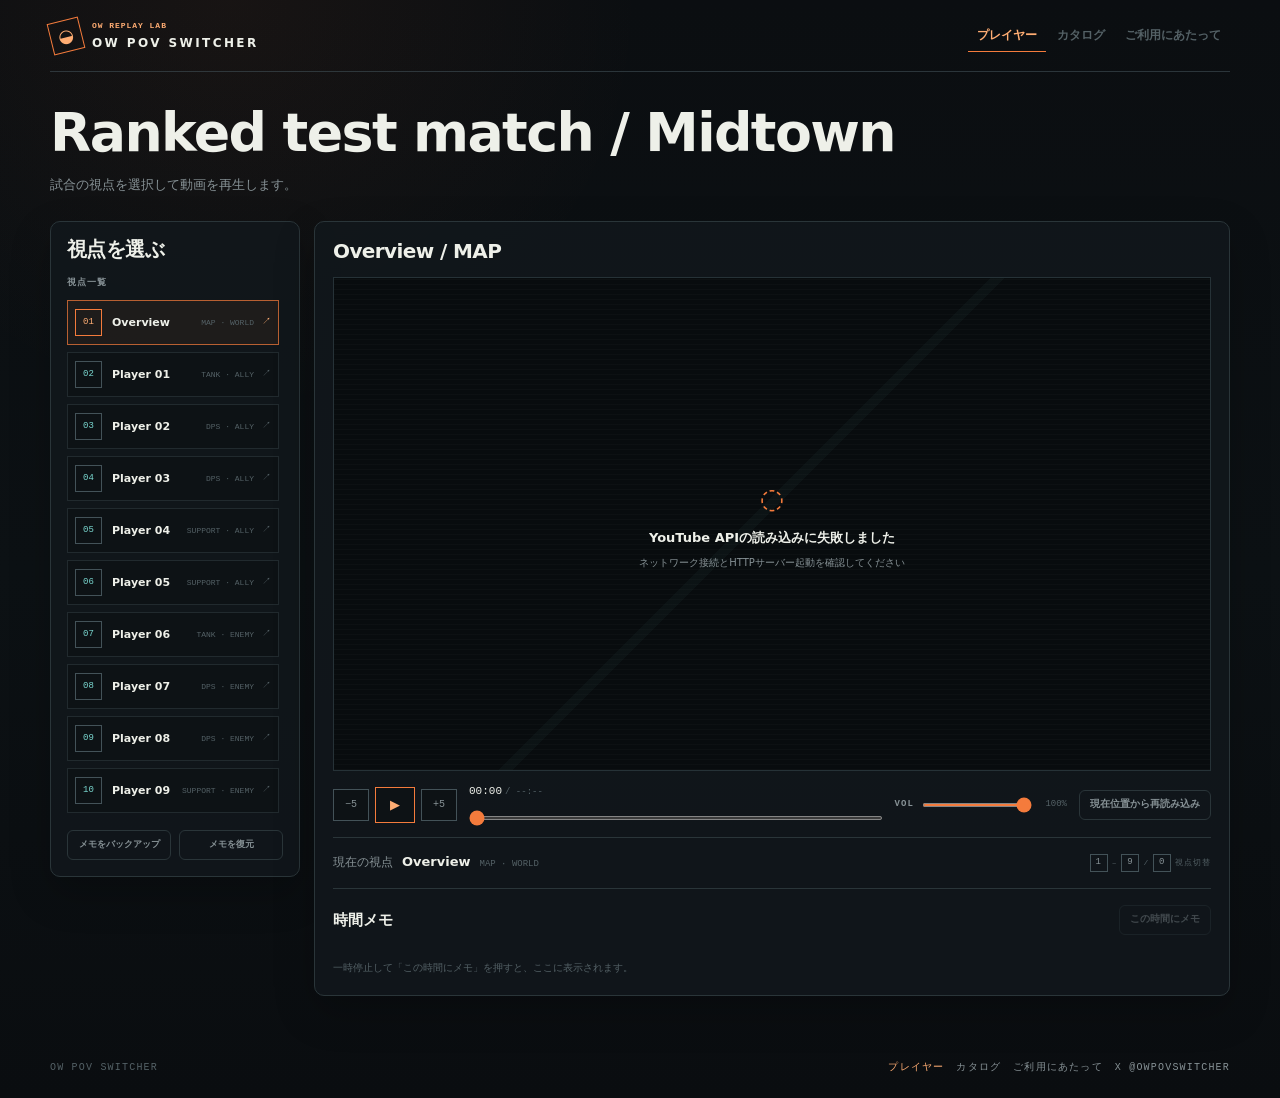
==== index.html @ fe80c664 "Initial version of OW POV Switcher" ====
<!doctype html>
<html lang="ja">
  <head>
    <meta charset="UTF-8" />
    <meta name="viewport" content="width=device-width, initial-scale=1.0" />
    <meta name="theme-color" content="#0b0e11" />
  <title>試合プレイヤー | OW POV Switcher</title>
    <link rel="stylesheet" href="./styles.css" />
  </head>
  <body>
    <div class="app-shell">
      <header class="topbar">
        <a class="brand" href="./index.html" aria-label="OW POV Switcher プレイヤー">
          <span class="brand-mark" aria-hidden="true">◒</span>
          <span>
            <span class="brand-kicker">OW REPLAY LAB</span>
            <span class="brand-name">OW POV SWITCHER</span>
          </span>
        </a>
        <div class="topbar-tools">
          <nav class="primary-nav" aria-label="メインナビゲーション">
            <a class="is-active" href="./index.html" aria-current="page">プレイヤー</a>
            <a href="./catalog.html">カタログ</a>
            <a href="./usage.html">ご利用にあたって</a>
          </nav>
        </div>
      </header>

      <main id="top">
        <section class="intro-grid">
          <div class="hero-copy">
            <h1 id="matchPageTitle" class="match-page-title">Ranked test match / Midtown</h1>
            <p class="hero-text">
              試合の視点を選択して動画を再生します。
            </p>
          </div>
        </section>

        <section class="lab-grid" aria-label="リプレイビューア">
          <aside class="control-panel panel">
            <div class="panel-heading compact">
              <div>
                <h2>視点を選ぶ</h2>
              </div>
            </div>

            <div class="pov-list-heading">
              <span class="field-label">視点一覧</span>
            </div>
            <div id="povList" class="pov-list"></div>

            <div class="data-actions" aria-label="個人メモのバックアップ">
              <button id="exportConfig" class="button button-outline" type="button">メモをバックアップ</button>
              <button id="importConfig" class="button button-outline" type="button">メモを復元</button>
              <input id="importFile" type="file" accept="application/json,.json" hidden />
            </div>
            <p id="dataStatus" class="data-status" aria-live="polite"></p>
          </aside>

          <section class="viewer-panel panel" aria-label="視点プレイヤー">
            <div class="viewer-header">
              <div>
                <h2 id="viewerTitle">Overview / MAP</h2>
              </div>
            </div>

            <div id="stage" class="stage" aria-live="polite">
              <div id="playerMount" class="player-mount"></div>
              <div id="stageEmpty" class="stage-empty">
                <span class="empty-glyph" aria-hidden="true">＋</span>
                <strong>動画を読み込んでいます</strong>
                <span>動画が表示されるまでお待ちください</span>
              </div>
            </div>

            <div class="transport-bar">
              <div class="transport-buttons">
                <button id="backFive" class="icon-button" type="button" title="5秒戻る">−5</button>
                <button id="playPause" class="play-button" type="button" aria-label="再生">▶</button>
                <button id="forwardFive" class="icon-button" type="button" title="5秒進む">+5</button>
              </div>
              <div class="time-track">
                <div class="time-readout">
                  <span id="currentTime">00:00</span>
                  <span>/ <span id="durationLabel">--:--</span></span>
                </div>
                <input id="timeline" type="range" min="0" max="0" step="0.1" value="0" aria-label="動画の再生位置" />
              </div>
              <div class="volume-control">
                <label class="volume-label" for="volume">VOL</label>
                <input id="volume" type="range" min="0" max="100" step="1" value="100" aria-label="音量" />
                <output id="volumeValue" for="volume">100%</output>
              </div>
              <button id="reloadActive" class="button button-outline" type="button">現在位置から再読み込み</button>
            </div>

            <div class="viewer-footer">
              <div class="current-perspective">
                <span class="current-label">現在の視点</span>
                <strong id="activeName">Overview</strong>
                <span id="activeMeta">MAP · WORLD</span>
              </div>
              <div class="keyboard-hint">
                <span class="key">1</span>–<span class="key">9</span> / <span class="key">0</span>
                <span>視点切替</span>
              </div>
            </div>

            <section class="notes-area" aria-label="メモ">
              <div class="notes-header">
                <div class="notes-title">
                  <strong>時間メモ</strong>
                </div>
                <button id="addNote" class="button button-outline" type="button" disabled>この時間にメモ</button>
              </div>

              <form id="noteComposer" class="note-composer" hidden>
                <div class="note-composer-time">
                  <span class="note-time-label">記録時刻</span>
                  <strong id="noteTime">00:00</strong>
                </div>
                <textarea id="noteText" rows="3" maxlength="500" placeholder="例：ここでXXが右方向へ移動している"></textarea>
                <div class="note-composer-actions">
                  <button id="cancelNote" class="button button-quiet" type="button">キャンセル</button>
                  <button class="button button-primary" type="submit">メモを保存</button>
                </div>
              </form>

              <div id="noteList" class="note-list" aria-live="polite"></div>
            </section>
          </section>
        </section>

      </main>

      <footer class="footer">
        <span>OW POV SWITCHER</span>
        <nav class="footer-links" aria-label="サイト情報">
          <a href="./index.html" aria-current="page">プレイヤー</a>
          <a href="./catalog.html">カタログ</a>
          <a href="./usage.html">ご利用にあたって</a>
          <a href="https://x.com/OWPOVSwitcher" target="_blank" rel="noreferrer noopener">X @OWPOVSwitcher</a>
        </nav>
      </footer>
    </div>

    <script src="./map-data.js" defer></script>
    <script src="./patch-data.js" defer></script>
    <script src="./catalog-data.js" defer></script>
    <script src="./app.js" defer></script>
  </body>
</html>
---- styles.css ----
:root {
  --content-width: 1180px;
  --font-sans: "Yu Gothic", "Hiragino Kaku Gothic ProN", "Noto Sans JP", system-ui, sans-serif;
  --font-mono: "Cascadia Code", Consolas, monospace;
  --bg: #0b0e11;
  --panel: #11171b;
  --panel-raised: #171f23;
  --panel-deep: #0d1215;
  --ink: #eef0e9;
  --muted: #879296;
  --faint: #546166;
  --line: #2a3539;
  --line-bright: #435258;
  --orange: #f47b3c;
  --orange-soft: #ffad73;
  --cyan: #7ad8d0;
  --yellow: #e6c86e;
  --danger: #f36e69;
  --radius: 10px;
  --shadow: 0 16px 40px rgba(0, 0, 0, 0.22);
  color-scheme: dark;
}

* {
  box-sizing: border-box;
}

html {
  background: var(--bg);
  scroll-behavior: smooth;
}

body {
  margin: 0;
  min-width: 320px;
  background:
    radial-gradient(circle at 18% 0%, rgba(244, 123, 60, 0.055), transparent 26rem),
    linear-gradient(180deg, #0b0e11 0%, #0c1114 52%, #0a0d10 100%);
  color: var(--ink);
  font-family: var(--font-sans);
  line-height: 1.5;
}

button,
input {
  font: inherit;
}

button {
  cursor: pointer;
}

button:focus-visible,
input:focus-visible,
select:focus-visible,
a:focus-visible {
  outline: 2px solid var(--cyan);
  outline-offset: 3px;
}

.app-shell {
  width: min(var(--content-width), calc(100% - 32px));
  margin: 0 auto;
}

.topbar {
  display: flex;
  align-items: center;
  justify-content: space-between;
  min-height: 72px;
  border-bottom: 1px solid rgba(67, 82, 88, 0.58);
}

.brand {
  display: inline-flex;
  align-items: center;
  gap: 10px;
  color: var(--ink);
  text-decoration: none;
}

.brand-mark {
  display: grid;
  width: 32px;
  height: 32px;
  place-items: center;
  border: 1px solid var(--orange);
  color: var(--orange-soft);
  font-size: 18px;
  line-height: 1;
  transform: rotate(-14deg);
}

.brand-kicker,
.brand-name,
.eyebrow,
.field-label,
.hero-label,
.panel-index,
.micro-copy,
.footer,
.keyboard-hint {
  letter-spacing: 0.12em;
  text-transform: uppercase;
}

.brand-kicker {
  display: block;
  color: var(--orange-soft);
  font-family: var(--font-mono);
  font-size: 8px;
  font-weight: 700;
}

.brand-name {
  display: block;
  margin-top: 2px;
  font-size: 12px;
  font-weight: 800;
  letter-spacing: 0.2em;
}

.eyebrow {
  margin: 0 0 8px;
  color: var(--orange-soft);
  font-family: var(--font-mono);
  font-size: 10px;
  font-weight: 700;
}

.hero-label {
  display: block;
  color: var(--muted);
  font-family: var(--font-mono);
  font-size: 9px;
  font-weight: 700;
}

.topbar-tools {
  display: flex;
  align-items: center;
  gap: 16px;
}

.primary-nav {
  display: flex;
  align-items: center;
  gap: 2px;
}

.primary-nav a {
  padding: 7px 9px;
  border-bottom: 1px solid transparent;
  color: var(--faint);
  font-family: var(--font-sans);
  font-size: 12px;
  font-weight: 700;
  letter-spacing: 0;
  text-decoration: none;
  transition: border-color 160ms ease, color 160ms ease;
}

.primary-nav a:hover,
.primary-nav a.is-active {
  border-color: var(--orange);
  color: var(--orange-soft);
}

main {
  padding: 32px 0 48px;
}

.intro-grid {
  margin-bottom: 24px;
}

h1,
h2,
p {
  margin-top: 0;
}

h1,
h2 {
  font-weight: 700;
  letter-spacing: -0.03em;
}

h1 {
  max-width: 820px;
  margin-bottom: 12px;
  font-size: clamp(2rem, 4vw, 3.6rem);
  line-height: 1.08;
}

.match-page-title {
  max-width: 900px;
  margin-bottom: 12px;
  font-size: clamp(2rem, 4.2vw, 3.8rem);
  overflow-wrap: anywhere;
}

h1 em {
  color: var(--orange);
  font-style: normal;
}

h2 {
  margin-bottom: 0;
  font-size: 20px;
  line-height: 1.15;
}

.hero-text {
  max-width: 680px;
  margin-bottom: 0;
  color: var(--muted);
  font-size: 13px;
  line-height: 1.75;
}

.panel {
  border: 1px solid var(--line);
  border-radius: var(--radius);
  background: rgba(17, 23, 27, 0.9);
  box-shadow: var(--shadow);
}

.lab-grid {
  display: grid;
  grid-template-columns: 250px minmax(0, 1fr);
  gap: 14px;
  align-items: start;
}

.control-panel {
  min-height: auto;
  padding: 16px;
}

.panel-heading {
  display: flex;
  align-items: flex-start;
  justify-content: space-between;
  gap: 12px;
  margin-bottom: 18px;
}

.panel-heading.compact {
  margin-bottom: 16px;
}

.panel-index {
  display: inline-flex;
  align-items: center;
  justify-content: center;
  min-width: 28px;
  height: 22px;
  border: 1px solid var(--line-bright);
  color: var(--faint);
  font-family: "Cascadia Code", Consolas, monospace;
  font-size: 9px;
}

.field-label {
  display: block;
  margin-bottom: 7px;
  color: var(--muted);
  font-family: var(--font-mono);
  font-size: 9px;
  font-weight: 700;
}

.text-input {
  width: 100%;
  height: 38px;
  padding: 0 11px;
  border: 1px solid var(--line);
  border-radius: 7px;
  outline: none;
  background: var(--panel-deep);
  color: var(--ink);
  font-size: 12px;
  transition: border-color 160ms ease, background 160ms ease;
}

.text-input:hover,
.text-input:focus {
  border-color: var(--line-bright);
  background: #0f1518;
}

.pov-list-heading {
  display: flex;
  align-items: center;
  justify-content: space-between;
  margin-top: 0;
}

.pov-list-heading .field-label {
  margin-bottom: 0;
}

.micro-copy {
  color: var(--faint);
  font-family: var(--font-mono);
  font-size: 8px;
}

.pov-list {
  display: grid;
  gap: 7px;
  max-height: 520px;
  margin-top: 10px;
  overflow-y: auto;
  padding-right: 4px;
  scrollbar-color: var(--line-bright) transparent;
}

.pov-row {
  display: grid;
  width: 100%;
  grid-template-columns: 29px minmax(0, 1fr) auto;
  gap: 8px;
  align-items: center;
  padding: 8px 7px;
  border: 1px solid rgba(42, 53, 57, 0.7);
  appearance: none;
  color: var(--ink);
  font: inherit;
  text-align: left;
  background: rgba(13, 18, 21, 0.8);
  cursor: pointer;
  transition: border-color 160ms ease, background 160ms ease;
}

.pov-row:hover {
  border-color: var(--line-bright);
  background: rgba(23, 31, 35, 0.9);
}

.pov-row.is-active {
  border-color: rgba(244, 123, 60, 0.72);
  background: rgba(244, 123, 60, 0.06);
}

.pov-number {
  display: grid;
  width: 27px;
  height: 27px;
  place-items: center;
  border: 1px solid var(--line-bright);
  color: var(--cyan);
  font-family: "Cascadia Code", Consolas, monospace;
  font-size: 9px;
}

.pov-row.is-active .pov-number {
  border-color: var(--orange);
  color: var(--orange-soft);
}

.pov-info {
  min-width: 0;
}

.pov-name-line {
  display: flex;
  align-items: center;
  justify-content: space-between;
  gap: 8px;
  margin-bottom: 0;
}

.pov-name-line strong {
  min-width: 0;
  overflow: hidden;
  color: var(--ink);
  font-size: 11px;
  font-weight: 600;
  text-overflow: ellipsis;
  white-space: nowrap;
}

.pov-name-line small {
  flex: 0 0 auto;
  color: var(--faint);
  font-family: "Cascadia Code", Consolas, monospace;
  font-size: 8px;
}

.pov-switch {
  color: var(--faint);
  font-family: "Cascadia Code", Consolas, monospace;
  font-size: 9px;
}

.pov-row.is-active .pov-switch {
  color: var(--orange-soft);
}

.button {
  display: inline-flex;
  align-items: center;
  justify-content: space-between;
  min-height: 36px;
  padding: 0 11px;
  border: 1px solid transparent;
  border-radius: 6px;
  font-size: 12px;
  font-weight: 700;
  transition: transform 160ms ease, border-color 160ms ease, background 160ms ease;
}

.button:hover {
  transform: translateY(-1px);
}

.button:disabled {
  cursor: not-allowed;
  opacity: 0.42;
  transform: none;
}

.button-primary {
  background: var(--orange);
  color: #1b0f09;
}

.button-primary:hover {
  background: var(--orange-soft);
}

.button-quiet,
.button-outline {
  border-color: var(--line);
  background: transparent;
  color: var(--muted);
}

.button-quiet {
  justify-content: center;
  min-height: 30px;
  font-size: 10px;
}

.button-quiet:hover,
.button-outline:hover {
  border-color: var(--line-bright);
  color: var(--ink);
}

.button-outline {
  min-height: 30px;
  padding: 0 10px;
  font-family: var(--font-mono);
  font-size: 10px;
  white-space: nowrap;
}

.data-actions {
  display: grid;
  grid-template-columns: 1fr 1fr;
  gap: 8px;
  margin-top: 10px;
}

.data-actions .button {
  justify-content: center;
  min-width: 0;
  padding: 0 8px;
  font-size: 9px;
}

.data-status {
  min-height: 0;
  margin: 8px 0 0;
  color: var(--cyan);
  font-size: 10px;
  line-height: 1.5;
}

.data-status:empty {
  display: none;
}

.data-status.is-error {
  color: var(--danger);
}

.viewer-panel {
  min-width: 0;
  padding: 18px;
}

.viewer-header {
  display: flex;
  align-items: flex-start;
  justify-content: space-between;
  gap: 16px;
  margin-bottom: 14px;
}

.stage {
  position: relative;
  aspect-ratio: 16 / 9;
  overflow: hidden;
  border: 1px solid #263237;
  background: #060809;
  isolation: isolate;
}

.player-mount {
  position: absolute;
  inset: 0;
  z-index: 1;
}

.player-mount > div,
.player-mount iframe {
  width: 100%;
  height: 100%;
  border: 0;
}

.stage-empty {
  position: absolute;
  inset: 0;
  z-index: 4;
  display: grid;
  place-content: center;
  gap: 8px;
  padding: 20px;
  background:
    linear-gradient(135deg, transparent 0 48%, rgba(122, 216, 208, 0.035) 48% 49%, transparent 49% 100%),
    repeating-linear-gradient(0deg, rgba(255, 255, 255, 0.018) 0 1px, transparent 1px 5px),
    #080c0e;
  color: var(--muted);
  text-align: center;
}

.stage-empty.is-hidden {
  display: none;
}

.empty-glyph {
  color: var(--orange);
  font-size: 28px;
  font-weight: 200;
}

.stage-empty strong {
  color: var(--ink);
  font-size: 13px;
}

.stage-empty span:last-child {
  font-size: 10px;
}

.transport-bar {
  display: flex;
  align-items: center;
  gap: 12px;
  padding: 12px 0 10px;
  border-bottom: 1px solid var(--line);
}

.transport-buttons {
  display: flex;
  align-items: center;
  gap: 6px;
}

.icon-button,
.play-button {
  display: grid;
  place-items: center;
  border: 1px solid var(--line-bright);
  background: var(--panel-deep);
  color: var(--muted);
  transition: border-color 160ms ease, color 160ms ease, background 160ms ease;
}

.icon-button {
  width: 36px;
  height: 32px;
  font-family: "Cascadia Code", Consolas, monospace;
  font-size: 10px;
}

.play-button {
  width: 40px;
  height: 36px;
  border-color: var(--orange);
  color: var(--orange-soft);
  font-size: 13px;
}

.icon-button:hover,
.play-button:hover {
  background: var(--panel-raised);
  color: var(--ink);
}

.time-track {
  min-width: 0;
  flex: 1;
}

.volume-control {
  display: grid;
  grid-template-columns: auto minmax(76px, 110px) 27px;
  align-items: center;
  gap: 8px;
  flex: 0 0 auto;
}

.volume-label {
  color: var(--muted);
  font-family: var(--font-mono);
  font-size: 9px;
  font-weight: 700;
  letter-spacing: 0.12em;
}

.volume-control input[type="range"] {
  width: 100%;
}

.volume-control output {
  color: var(--faint);
  font-family: var(--font-mono);
  font-size: 9px;
  text-align: right;
}

.time-readout {
  display: flex;
  align-items: baseline;
  gap: 3px;
  margin-bottom: 4px;
  color: var(--faint);
  font-family: var(--font-mono);
  font-size: 9px;
}

.time-readout #currentTime {
  color: var(--ink);
  font-size: 11px;
}

input[type="range"] {
  width: 100%;
  height: 4px;
  margin: 0;
  accent-color: var(--orange);
  cursor: pointer;
}

.viewer-footer {
  display: flex;
  align-items: end;
  justify-content: space-between;
  gap: 20px;
  padding-top: 14px;
}

.notes-area {
  margin-top: 16px;
  padding-top: 16px;
  border-top: 1px solid var(--line);
}

.notes-header {
  display: flex;
  align-items: center;
  justify-content: space-between;
  gap: 16px;
}

.notes-title {
  display: block;
}

.notes-title strong {
  color: var(--ink);
  font-size: 15px;
}

.note-composer {
  display: grid;
  grid-template-columns: 110px minmax(0, 1fr);
  gap: 10px;
  align-items: start;
  margin-top: 12px;
  padding: 12px;
  border: 1px solid var(--line);
  background: var(--panel-deep);
}

.note-composer[hidden] {
  display: none;
}

.note-composer-time {
  display: grid;
  gap: 4px;
  min-height: 68px;
  padding: 4px 12px 0 0;
  border-right: 1px solid var(--line);
}

.note-time-label {
  color: var(--muted);
  font-size: 11px;
}

.note-composer-time strong {
  color: var(--orange-soft);
  font-family: var(--font-mono);
  font-size: 16px;
}

.note-composer textarea {
  width: 100%;
  min-height: 68px;
  resize: vertical;
  padding: 9px 10px;
  border: 1px solid var(--line);
  border-radius: 4px;
  outline: none;
  background: #0a0e10;
  color: var(--ink);
  font-size: 11px;
  line-height: 1.6;
}

.note-composer textarea:focus {
  border-color: var(--cyan);
}

.note-composer-actions {
  display: flex;
  grid-column: 2;
  justify-content: flex-end;
  gap: 8px;
}

.note-list {
  display: grid;
  gap: 0;
  max-height: 220px;
  margin-top: 12px;
  overflow-y: auto;
  padding-right: 4px;
  scrollbar-color: var(--line-bright) transparent;
}

.notes-empty {
  margin: 0;
  padding: 13px 0 2px;
  color: var(--faint);
  font-size: 10px;
}

.note-row {
  display: grid;
  grid-template-columns: minmax(0, 1fr) auto;
  gap: 8px;
  align-items: center;
  border-bottom: 1px solid rgba(42, 53, 57, 0.8);
}

.note-jump {
  display: grid;
  grid-template-columns: 58px minmax(0, 1fr);
  gap: 8px;
  min-width: 0;
  padding: 10px 0;
  border: 0;
  background: transparent;
  color: var(--muted);
  text-align: left;
}

.note-jump:hover {
  color: var(--ink);
}

.note-jump time {
  color: var(--orange-soft);
  font-family: var(--font-mono);
  font-size: 10px;
}

.note-jump span {
  overflow: hidden;
  font-size: 11px;
  text-overflow: ellipsis;
  white-space: nowrap;
}

.note-delete {
  padding: 5px 0 5px 8px;
  border: 0;
  background: transparent;
  color: var(--faint);
  font-size: 9px;
}

.note-delete:hover {
  color: var(--orange-soft);
}

.current-perspective {
  display: flex;
  align-items: baseline;
  gap: 9px;
  flex-wrap: wrap;
}

.current-perspective strong {
  color: var(--ink);
  font-size: 13px;
}

.current-label {
  color: var(--muted);
  font-size: 12px;
}

.current-perspective > span:last-child {
  color: var(--faint);
  font-family: var(--font-mono);
  font-size: 9px;
}

.keyboard-hint {
  display: flex;
  align-items: center;
  gap: 4px;
  color: var(--faint);
  font-family: var(--font-mono);
  font-size: 8px;
  white-space: nowrap;
}

.key {
  display: inline-grid;
  min-width: 18px;
  height: 18px;
  padding: 0 4px;
  place-items: center;
  border: 1px solid var(--line-bright);
  color: var(--muted);
  font-size: 9px;
}

.footer {
  display: flex;
  justify-content: space-between;
  gap: 20px;
  padding: 16px 0 22px;
  color: var(--faint);
  font-family: var(--font-mono);
  font-size: 10px;
}

.footer-links {
  display: flex;
  flex-wrap: wrap;
  gap: 12px;
  align-items: center;
}

.footer-links a {
  border-bottom: 1px solid transparent;
  color: var(--muted);
  text-decoration: none;
  transition: color 160ms ease, border-color 160ms ease;
}

.footer-links a:hover,
.footer-links a:focus-visible {
  border-color: var(--orange);
  color: var(--orange-soft);
}

.footer-links a[aria-current="page"] {
  color: var(--orange-soft);
}

.page-hero {
  margin-bottom: 24px;
}

.catalog-toolbar {
  margin-bottom: 14px;
  padding: 16px 18px;
}

.catalog-toolbar-heading {
  display: flex;
  align-items: flex-start;
  justify-content: space-between;
  gap: 20px;
}

.catalog-toolbar-heading h2 {
  font-size: 18px;
}

.catalog-filters {
  display: grid;
  grid-template-columns: minmax(0, 1fr);
  gap: 10px;
  margin-top: 14px;
}

.catalog-search {
  display: block;
}

.catalog-search .text-input {
  height: 40px;
}

.catalog-section {
  min-height: 260px;
}

.catalog-grid {
  display: grid;
  grid-template-columns: repeat(2, minmax(0, 1fr));
  gap: 14px;
}

.match-card {
  display: grid;
  min-width: 0;
  position: relative;
  isolation: isolate;
  overflow: hidden;
  padding: 18px;
  border: 1px solid var(--line);
  border-radius: var(--radius);
  background:
    linear-gradient(135deg, rgba(122, 216, 208, 0.035), transparent 42%),
    rgba(17, 23, 27, 0.9);
  box-shadow: 0 14px 34px rgba(0, 0, 0, 0.12);
  transition: border-color 160ms ease, transform 160ms ease, background 160ms ease;
}

.match-card::before,
.match-card::after {
  position: absolute;
  inset: 0;
  pointer-events: none;
}

.match-card::before {
  background-image: var(--match-map-image, none);
  background-position: center;
  background-size: cover;
  content: "";
  filter: saturate(1.04) contrast(1.08) brightness(1.16);
  opacity: 0;
  transform: scale(1.04);
  transition: opacity 180ms ease, transform 180ms ease;
  z-index: 0;
}

.match-card::after {
  background:
    linear-gradient(90deg, rgba(12, 16, 19, 0.97) 0%, rgba(12, 16, 19, 0.83) 54%, rgba(12, 16, 19, 0.9) 100%),
    linear-gradient(180deg, rgba(12, 16, 19, 0.08), rgba(12, 16, 19, 0.5));
  content: "";
  z-index: 1;
}

.match-card.has-map-image::before {
  opacity: 0.9;
}

.match-card.has-map-image::after {
  background:
    linear-gradient(90deg, rgba(12, 16, 19, 0.88) 0%, rgba(12, 16, 19, 0.54) 48%, rgba(12, 16, 19, 0.24) 100%),
    linear-gradient(180deg, rgba(12, 16, 19, 0.08), rgba(12, 16, 19, 0.42));
}

.match-card > * {
  position: relative;
  z-index: 2;
}

.match-card:hover {
  border-color: var(--line-bright);
  background:
    linear-gradient(135deg, rgba(244, 123, 60, 0.055), transparent 42%),
    rgba(20, 27, 31, 0.96);
  transform: translateY(-2px);
}

.match-card.has-map-image:hover::before {
  opacity: 0.98;
  transform: scale(1.07);
}

.match-card-topline,
.match-card-meta,
.match-card-actions,
.generated-id-heading,
.generated-id-row,
.registration-actions,
.result-actions {
  display: flex;
  align-items: center;
}

.match-card-topline {
  justify-content: space-between;
  gap: 12px;
}

.match-card-date {
  color: var(--faint);
  font-family: "Cascadia Code", Consolas, monospace;
  font-size: 9px;
}

.match-card-map {
  display: inline-flex;
  align-items: baseline;
  gap: 6px;
  max-width: 64%;
  overflow: hidden;
  padding: 6px 9px;
  border: 1px solid rgba(122, 216, 208, 0.36);
  background: rgba(8, 12, 15, 0.5);
  box-shadow: 0 6px 14px rgba(0, 0, 0, 0.18);
  color: var(--cyan);
  font-family: var(--font-mono);
  font-size: 11px;
  font-weight: 700;
  text-align: right;
  text-overflow: ellipsis;
  white-space: nowrap;
}

.match-card-map-label {
  flex: 0 0 auto;
  color: var(--faint);
  font-size: 8px;
  letter-spacing: 0.08em;
}

.match-card-map-name {
  overflow: hidden;
  text-overflow: ellipsis;
}

.match-card-map-mode {
  flex: 0 0 auto;
  color: var(--orange-soft);
  font-size: 8px;
  letter-spacing: 0.08em;
}

.match-card-heading {
  margin-top: 16px;
}

.match-card-heading h2 {
  min-width: 0;
  margin: 0;
  overflow-wrap: anywhere;
  font-size: 18px;
  line-height: 1.18;
}

.match-card-meta {
  flex-wrap: wrap;
  gap: 8px 14px;
  margin-top: 14px;
  color: var(--muted);
  font-family: var(--font-mono);
  font-size: 9px;
}

.match-card-meta span + span::before {
  margin-right: 14px;
  color: var(--line-bright);
  content: "/";
}

.match-card-patch-current {
  color: var(--cyan);
  white-space: nowrap;
}

.match-card-patch-warning {
  display: flex;
  align-items: center;
  gap: 10px;
  margin-top: 15px;
  padding: 9px 10px;
  border: 1px solid rgba(244, 178, 78, 0.52);
  background: rgba(63, 43, 24, 0.52);
  color: #f7d28d;
  font-size: 10px;
}

.match-card-patch-warning.is-unknown {
  border-color: rgba(154, 169, 179, 0.46);
  background: rgba(42, 49, 54, 0.52);
  color: var(--muted);
}

.match-card-patch-warning-icon {
  display: grid;
  flex: 0 0 auto;
  width: 18px;
  height: 18px;
  place-items: center;
  border: 1px solid currentColor;
  border-radius: 50%;
  font-family: "Cascadia Code", Consolas, monospace;
  font-size: 10px;
  font-weight: 700;
}

.match-card-patch-warning-copy {
  display: grid;
  min-width: 0;
  gap: 3px;
  line-height: 1.25;
}

.match-card-patch-warning-copy strong {
  color: inherit;
  font-size: 10px;
  font-weight: 700;
}

.match-card-patch-warning-copy small {
  overflow: hidden;
  color: inherit;
  font-family: "Cascadia Code", Consolas, monospace;
  font-size: 9px;
  text-overflow: ellipsis;
  white-space: nowrap;
}

.match-card-patch-warning a {
  flex: 0 0 auto;
  margin-left: auto;
  color: inherit;
  font-family: "Cascadia Code", Consolas, monospace;
  font-size: 9px;
  text-decoration: underline;
  text-underline-offset: 3px;
}

.match-card-actions {
  gap: 8px;
  margin-top: 14px;
}

.match-card-actions .button:first-child {
  flex: 1;
}

.match-card-actions .button:last-child {
  justify-content: center;
  padding: 0 9px;
}

.catalog-empty {
  grid-column: 1 / -1;
  display: grid;
  place-content: center;
  justify-items: center;
  gap: 8px;
  min-height: 260px;
  padding: 30px;
  text-align: center;
}

.catalog-empty strong {
  color: var(--ink);
  font-size: 15px;
}

.catalog-empty > span:not(.empty-glyph) {
  color: var(--muted);
  font-size: 11px;
}

.catalog-empty .button {
  margin-top: 7px;
}

.registration-result {
  display: flex;
  align-items: center;
  justify-content: space-between;
  gap: 24px;
  margin-top: 14px;
  padding: 16px 18px;
}

.registration-result p:last-child {
  max-width: 700px;
  margin: 8px 0 0;
  color: var(--muted);
  font-size: 13px;
  line-height: 1.75;
}

.registration-result .button {
  flex: 0 0 auto;
}

.info-page {
  max-width: 100%;
  margin: 0 auto;
}

.info-page .page-hero {
  margin-bottom: 24px;
}

.info-page-title {
  max-width: 720px;
  margin-bottom: 16px;
  font-size: clamp(2rem, 4vw, 3.6rem);
}

.info-grid {
  display: grid;
  grid-template-columns: repeat(2, minmax(0, 1fr));
  gap: 14px;
}

.info-card {
  min-width: 0;
  padding: 18px;
}

.info-card.wide {
  grid-column: 1 / -1;
}

.info-card h2 {
  margin-bottom: 12px;
}

.info-card p,
.info-card li {
  color: var(--muted);
  font-size: 13px;
  line-height: 1.75;
}

.info-card p:last-child {
  margin-bottom: 0;
}

.info-card ul {
  margin: 0;
  padding-left: 1.25rem;
}

.info-card li + li {
  margin-top: 5px;
}

.info-card strong {
  color: var(--ink);
  font-weight: 700;
}

.info-card a {
  color: var(--orange-soft);
}

.registration-layout {
  display: grid;
  grid-template-columns: minmax(280px, 350px) minmax(0, 1fr);
  gap: 16px;
  align-items: start;
}

.registration-meta,
.perspective-editor {
  padding: 22px;
}

.registration-meta {
  position: sticky;
  top: 18px;
}

.register-field-grid {
  display: grid;
  grid-template-columns: 1fr 1fr;
  gap: 10px;
  margin-top: 16px;
}

.field-note,
.section-lead {
  margin: 7px 0 0;
  color: var(--faint);
  font-size: 10px;
  line-height: 1.6;
}

.code-input {
  font-family: "Cascadia Code", Consolas, monospace;
}

.generated-id-block {
  margin-top: 25px;
  padding-top: 18px;
  border-top: 1px solid var(--line);
}

.generated-id-heading {
  justify-content: space-between;
  gap: 12px;
}

.generated-id-heading .field-label {
  margin-bottom: 0;
}

.generated-id-row {
  gap: 8px;
}

.generated-id-row .text-input {
  min-width: 0;
}

.generated-id-row .button {
  flex: 0 0 auto;
  justify-content: center;
}

.registration-actions {
  flex-wrap: wrap;
  gap: 9px;
  margin-top: 24px;
}

.registration-actions .button-primary {
  flex: 1 1 190px;
}

.registration-actions .button-quiet {
  flex: 0 0 auto;
  padding: 0 12px;
}

.perspective-editor .panel-heading {
  margin-bottom: 8px;
}

.section-lead {
  max-width: 670px;
  margin-bottom: 18px;
}

.perspective-editor-list {
  display: grid;
  gap: 8px;
}

.register-pov-row {
  display: grid;
  grid-template-columns: 34px minmax(0, 1fr);
  gap: 10px;
  padding: 12px;
  border: 1px solid rgba(42, 53, 57, 0.78);
  background: rgba(13, 18, 21, 0.78);
}

.register-pov-index {
  display: grid;
  width: 29px;
  height: 29px;
  place-items: center;
  border: 1px solid var(--line-bright);
  color: var(--cyan);
  font-family: "Cascadia Code", Consolas, monospace;
  font-size: 9px;
}

.register-pov-fields {
  display: grid;
  grid-template-columns: minmax(130px, 1.3fr) 100px 105px minmax(180px, 2fr) 82px;
  gap: 9px;
  align-items: end;
}

.register-pov-fields .field-label {
  margin-bottom: 5px;
}

.register-pov-fields .text-input {
  height: 34px;
}

.registration-result[hidden] {
  display: none;
}

.registration-result {
  margin-top: 16px;
}

.result-actions {
  flex-wrap: wrap;
  justify-content: flex-end;
  gap: 8px;
}

@media (max-width: 1120px) {
  .lab-grid {
    grid-template-columns: 250px minmax(0, 1fr);
  }

  .control-panel,
  .viewer-panel {
    padding: 16px;
  }

  .register-pov-fields {
    grid-template-columns: minmax(120px, 1.25fr) 92px 96px minmax(150px, 1.8fr) 76px;
    gap: 7px;
  }

}

@media (max-width: 820px) {
  .app-shell {
    width: min(100% - 24px, 680px);
  }

  .topbar {
    min-height: 72px;
  }

  .topbar {
    align-items: flex-start;
    flex-direction: column;
    gap: 12px;
    padding: 16px 0;
  }

  .topbar-tools {
    width: 100%;
    justify-content: space-between;
    gap: 12px;
  }

  .catalog-grid {
    grid-template-columns: 1fr;
  }

  .registration-layout {
    grid-template-columns: 1fr;
  }

  .registration-meta {
    position: static;
  }

  .registration-result,
  .info-card.wide {
    align-items: flex-start;
    flex-direction: column;
  }

  .info-grid {
    grid-template-columns: 1fr;
  }

  .info-card.wide {
    grid-column: auto;
  }

  .result-actions {
    justify-content: flex-start;
  }

  .register-pov-fields {
    grid-template-columns: minmax(0, 1.3fr) 110px 110px;
  }

  .register-pov-video {
    grid-column: span 2;
  }

  .register-pov-offset {
    grid-column: 3;
  }

  main {
    padding-top: 30px;
  }

  .lab-grid {
    grid-template-columns: 1fr;
  }

  .control-panel {
    min-height: auto;
  }

  .pov-list {
    max-height: none;
  }

  .viewer-header,
  .transport-bar,
  .viewer-footer,
  .notes-header {
    align-items: flex-start;
    flex-direction: column;
  }

  .note-composer {
    grid-template-columns: 1fr;
  }

  .note-composer-time {
    min-height: auto;
    padding: 0 0 8px;
    border-right: 0;
    border-bottom: 1px solid var(--line);
  }

  .note-composer-actions {
    grid-column: 1;
  }

  .transport-bar {
    gap: 11px;
  }

  .time-track {
    width: 100%;
  }

  .volume-control {
    width: 100%;
    grid-template-columns: auto minmax(0, 1fr) 34px;
  }

  .button-outline {
    align-self: stretch;
  }

}

@media (max-width: 520px) {
  .brand-name {
    font-size: 11px;
  }

  h1 {
    font-size: clamp(2rem, 12vw, 3rem);
  }

  .viewer-panel,
  .control-panel {
    padding: 16px;
  }

  .primary-nav {
    flex-wrap: wrap;
  }

  .topbar-tools {
    align-items: flex-start;
    flex-direction: column;
  }

  .catalog-toolbar {
    padding: 17px;
  }

  .catalog-toolbar-heading {
    align-items: stretch;
    flex-direction: column;
    gap: 12px;
  }

  .catalog-toolbar-heading .button {
    justify-content: center;
  }

  .catalog-filters {
    grid-template-columns: 1fr;
  }

  .match-card-actions {
    align-items: stretch;
    flex-direction: column;
  }

  .match-card-actions .button:last-child {
    min-height: 34px;
  }

  .register-field-grid {
    grid-template-columns: 1fr;
  }

  .register-pov-fields {
    grid-template-columns: 1fr 1fr;
  }

  .register-pov-name,
  .register-pov-video {
    grid-column: span 2;
  }

  .register-pov-offset {
    grid-column: auto;
  }

  .register-pov-fields {
    grid-template-columns: 1fr;
  }

  .register-pov-name,
  .register-pov-video {
    grid-column: auto;
  }

  .generated-id-row {
    align-items: stretch;
    flex-direction: column;
  }

  .generated-id-row .button {
    min-height: 34px;
  }

  .footer {
    align-items: flex-start;
    flex-direction: column;
    gap: 7px;
  }
}

@media (prefers-reduced-motion: reduce) {
  *,
  *::before,
  *::after {
    scroll-behavior: auto !important;
    transition-duration: 0.01ms !important;
    animation-duration: 0.01ms !important;
  }
}
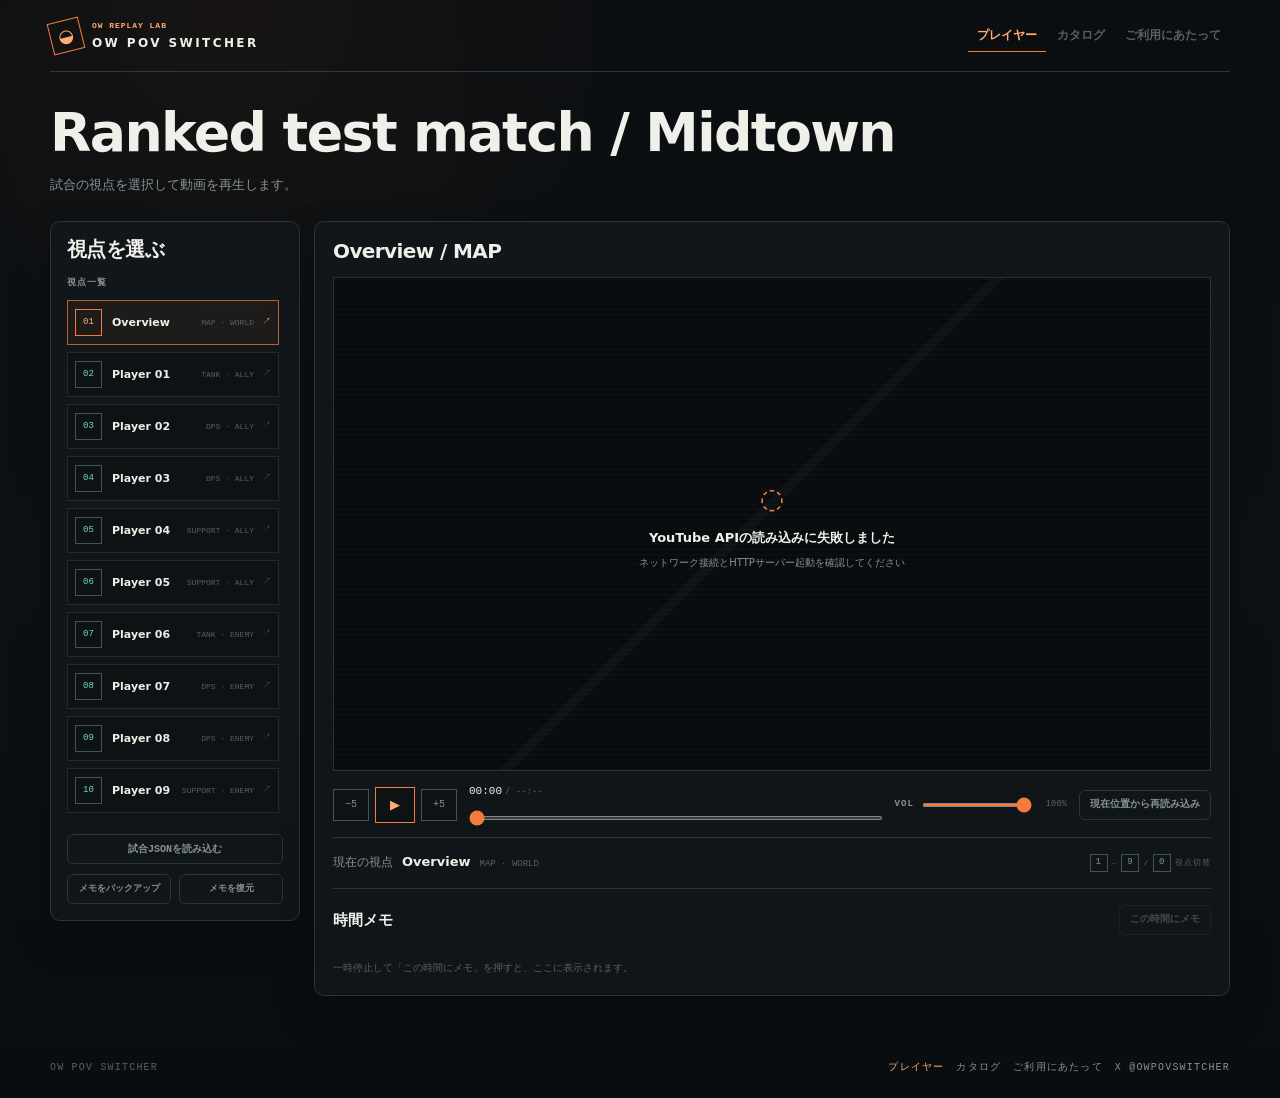
==== commit 9c45b60f: "feat: import match JSON in player" ====
--- a/index.html
+++ b/index.html
@@ -48,6 +48,11 @@
               <span class="field-label">視点一覧</span>
             </div>
             <div id="povList" class="pov-list"></div>
+
+            <div class="match-actions" aria-label="試合データの読み込み">
+              <button id="importMatch" class="button button-outline" type="button">試合JSONを読み込む</button>
+              <input id="matchFile" type="file" accept="application/json,.json" hidden />
+            </div>
 
             <div class="data-actions" aria-label="個人メモのバックアップ">
               <button id="exportConfig" class="button button-outline" type="button">メモをバックアップ</button>
--- a/styles.css
+++ b/styles.css
@@ -465,6 +465,15 @@
   margin-top: 10px;
 }
 
+.match-actions {
+  margin-top: 14px;
+}
+
+.match-actions .button {
+  width: 100%;
+  justify-content: center;
+}
+
 .data-actions .button {
   justify-content: center;
   min-width: 0;
@@ -913,7 +922,7 @@
 
 .catalog-filters {
   display: grid;
-  grid-template-columns: minmax(0, 1fr);
+  grid-template-columns: minmax(0, 1.5fr) minmax(180px, 0.8fr);
   gap: 10px;
   margin-top: 14px;
 }
@@ -923,6 +932,14 @@
 }
 
 .catalog-search .text-input {
+  height: 40px;
+}
+
+.catalog-filter {
+  display: block;
+}
+
+.catalog-filter .text-input {
   height: 40px;
 }
 
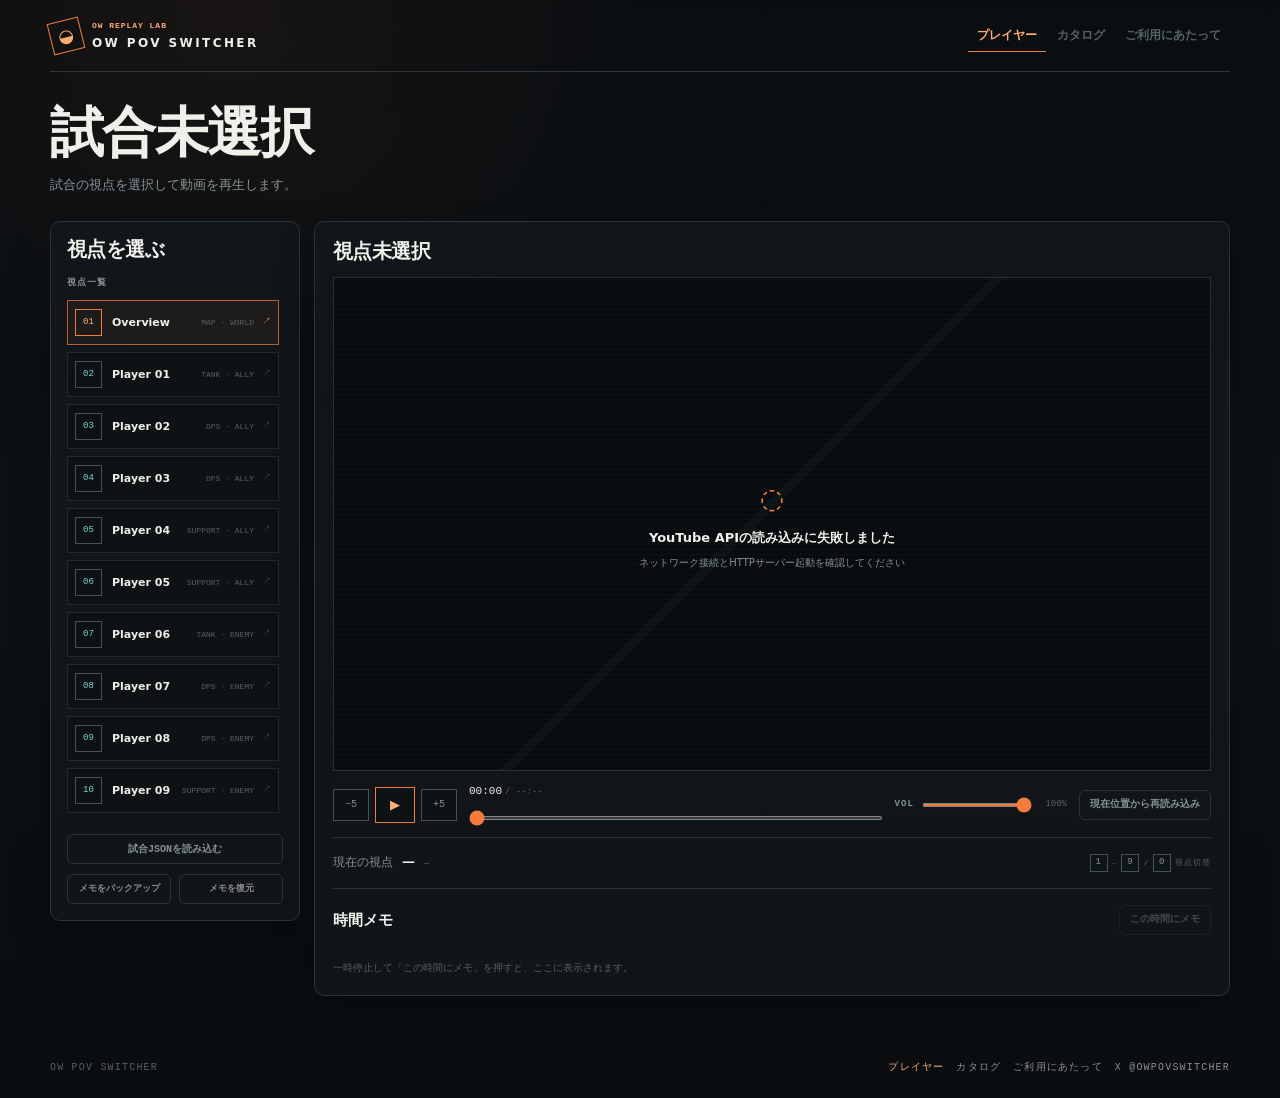
==== commit 01f3dd1c: "remove demo match and improve YouTube errors" ====
--- a/index.html
+++ b/index.html
@@ -29,7 +29,7 @@
       <main id="top">
         <section class="intro-grid">
           <div class="hero-copy">
-            <h1 id="matchPageTitle" class="match-page-title">Ranked test match / Midtown</h1>
+            <h1 id="matchPageTitle" class="match-page-title">試合未選択</h1>
             <p class="hero-text">
               試合の視点を選択して動画を再生します。
             </p>
@@ -65,7 +65,7 @@
           <section class="viewer-panel panel" aria-label="視点プレイヤー">
             <div class="viewer-header">
               <div>
-                <h2 id="viewerTitle">Overview / MAP</h2>
+                <h2 id="viewerTitle">視点未選択</h2>
               </div>
             </div>
 
@@ -73,8 +73,8 @@
               <div id="playerMount" class="player-mount"></div>
               <div id="stageEmpty" class="stage-empty">
                 <span class="empty-glyph" aria-hidden="true">＋</span>
-                <strong>動画を読み込んでいます</strong>
-                <span>動画が表示されるまでお待ちください</span>
+                <strong>試合を選択してください</strong>
+                <span>カタログから試合を開くか、試合JSONを読み込んでください</span>
               </div>
             </div>
 
@@ -102,8 +102,8 @@
             <div class="viewer-footer">
               <div class="current-perspective">
                 <span class="current-label">現在の視点</span>
-                <strong id="activeName">Overview</strong>
-                <span id="activeMeta">MAP · WORLD</span>
+                <strong id="activeName">—</strong>
+                <span id="activeMeta">—</span>
               </div>
               <div class="keyboard-hint">
                 <span class="key">1</span>–<span class="key">9</span> / <span class="key">0</span>
